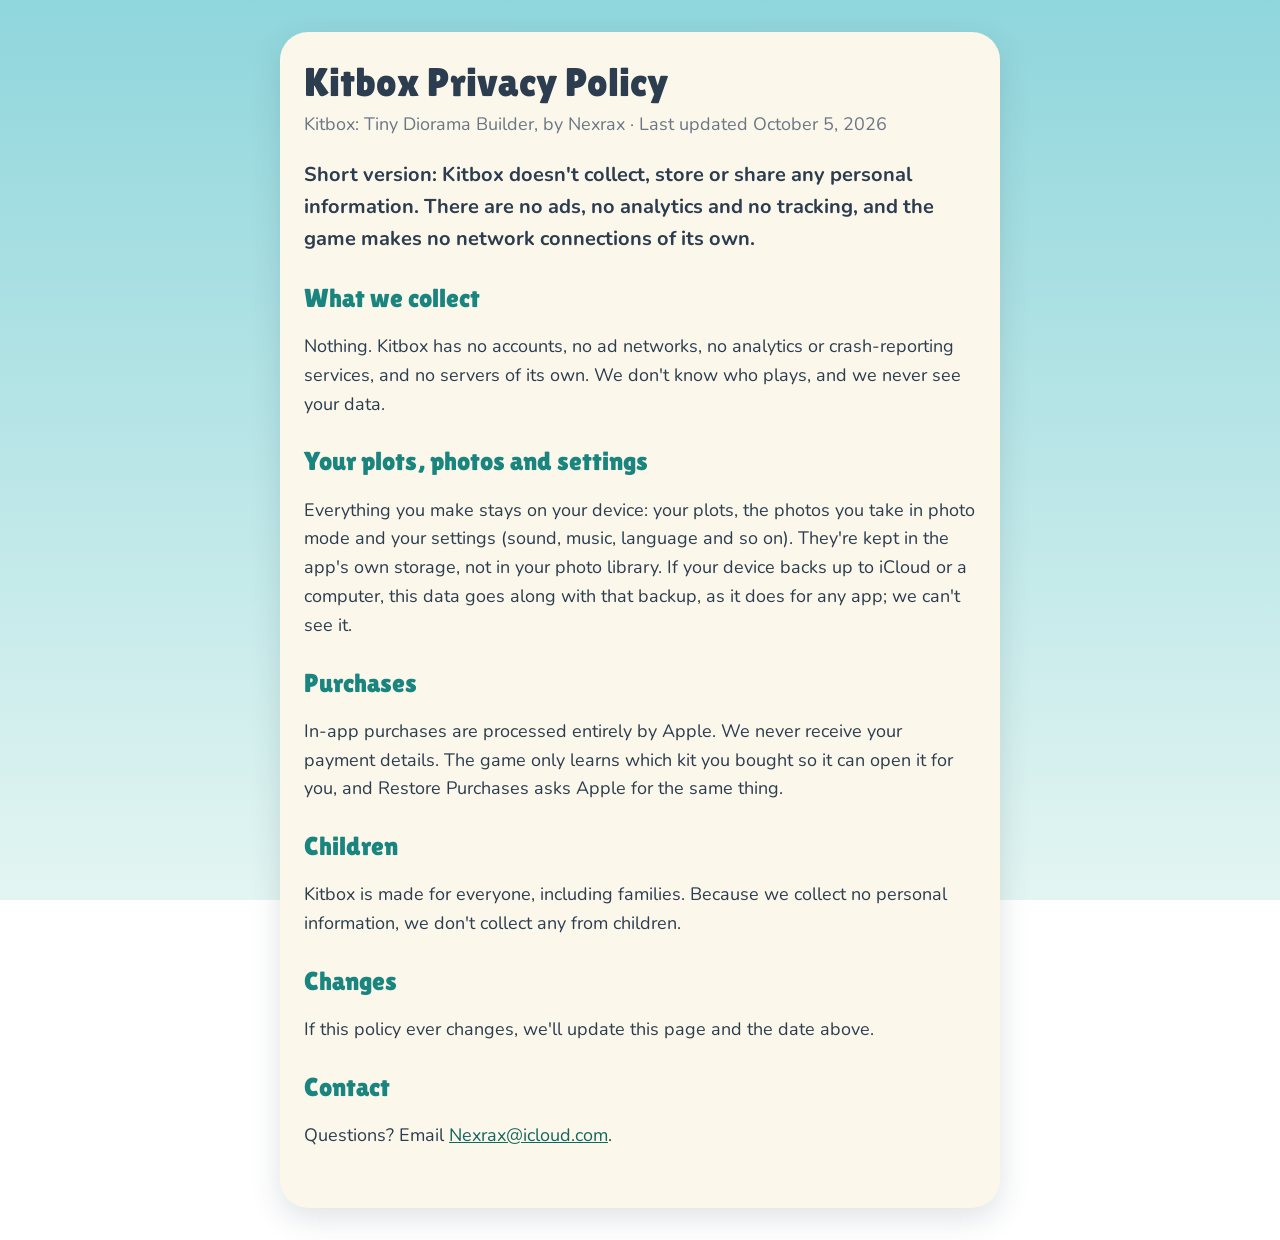
==== privacy.html @ df3d46a2 "Kitbox site: about, privacy policy and support pages" ====
<!doctype html>
<html lang="en">
<head>
<meta charset="utf-8">
<meta name="viewport" content="width=device-width, initial-scale=1">
<title>Kitbox Privacy Policy</title>
<link href="https://fonts.googleapis.com/css2?family=Lilita+One&family=Nunito:wght@400;700;900&display=swap" rel="stylesheet">
<link rel="stylesheet" href="site.css">
</head>
<body>
<main>
<h1>Kitbox Privacy Policy</h1>
<p class="meta">Kitbox: Tiny Diorama Builder, by Nexrax · Last updated October 5, 2026</p>

<p class="lead">Short version: Kitbox doesn't collect, store or share any personal information. There are no ads, no analytics and no tracking, and the game makes no network connections of its own.</p>

<h2>What we collect</h2>
<p>Nothing. Kitbox has no accounts, no ad networks, no analytics or crash-reporting services, and no servers of its own. We don't know who plays, and we never see your data.</p>

<h2>Your plots, photos and settings</h2>
<p>Everything you make stays on your device: your plots, the photos you take in photo mode and your settings (sound, music, language and so on). They're kept in the app's own storage, not in your photo library. If your device backs up to iCloud or a computer, this data goes along with that backup, as it does for any app; we can't see it.</p>

<h2>Purchases</h2>
<p>In-app purchases are processed entirely by Apple. We never receive your payment details. The game only learns which kit you bought so it can open it for you, and Restore Purchases asks Apple for the same thing.</p>

<h2>Children</h2>
<p>Kitbox is made for everyone, including families. Because we collect no personal information, we don't collect any from children.</p>

<h2>Changes</h2>
<p>If this policy ever changes, we'll update this page and the date above.</p>

<h2>Contact</h2>
<p>Questions? Email <a href="mailto:Nexrax@icloud.com">Nexrax@icloud.com</a>.</p>
</main>
</body>
</html>
---- site.css ----
:root { --ink: #2B3D4F; --soft: #6B7785; --teal: #1A857F; --paper: #FCF7EB; --sky: #8FD6DC; --mist: #E3F5F2; }
* { box-sizing: border-box; }
body { margin: 0; font: 400 18px/1.6 'Nunito', system-ui, sans-serif; color: var(--ink);
  background: linear-gradient(180deg, var(--sky), var(--mist)) fixed; }
main { max-width: 720px; margin: 32px auto; padding: 28px 24px 40px; background: var(--paper);
  border-radius: 28px; box-shadow: 0 10px 30px rgba(43, 61, 79, .15); }
@media (max-width: 760px) { main { margin: 16px; } }
h1 { font: 400 40px/1.1 'Lilita One', sans-serif; margin: 0 0 6px; }
h2 { font: 400 26px/1.2 'Lilita One', sans-serif; color: var(--teal); margin: 28px 0 6px; }
h3 { font-weight: 900; font-size: 19px; margin: 18px 0 2px; }
.meta { color: var(--soft); margin: 0 0 18px; }
.lead { font-weight: 700; font-size: 20px; }
a { color: #136660; }
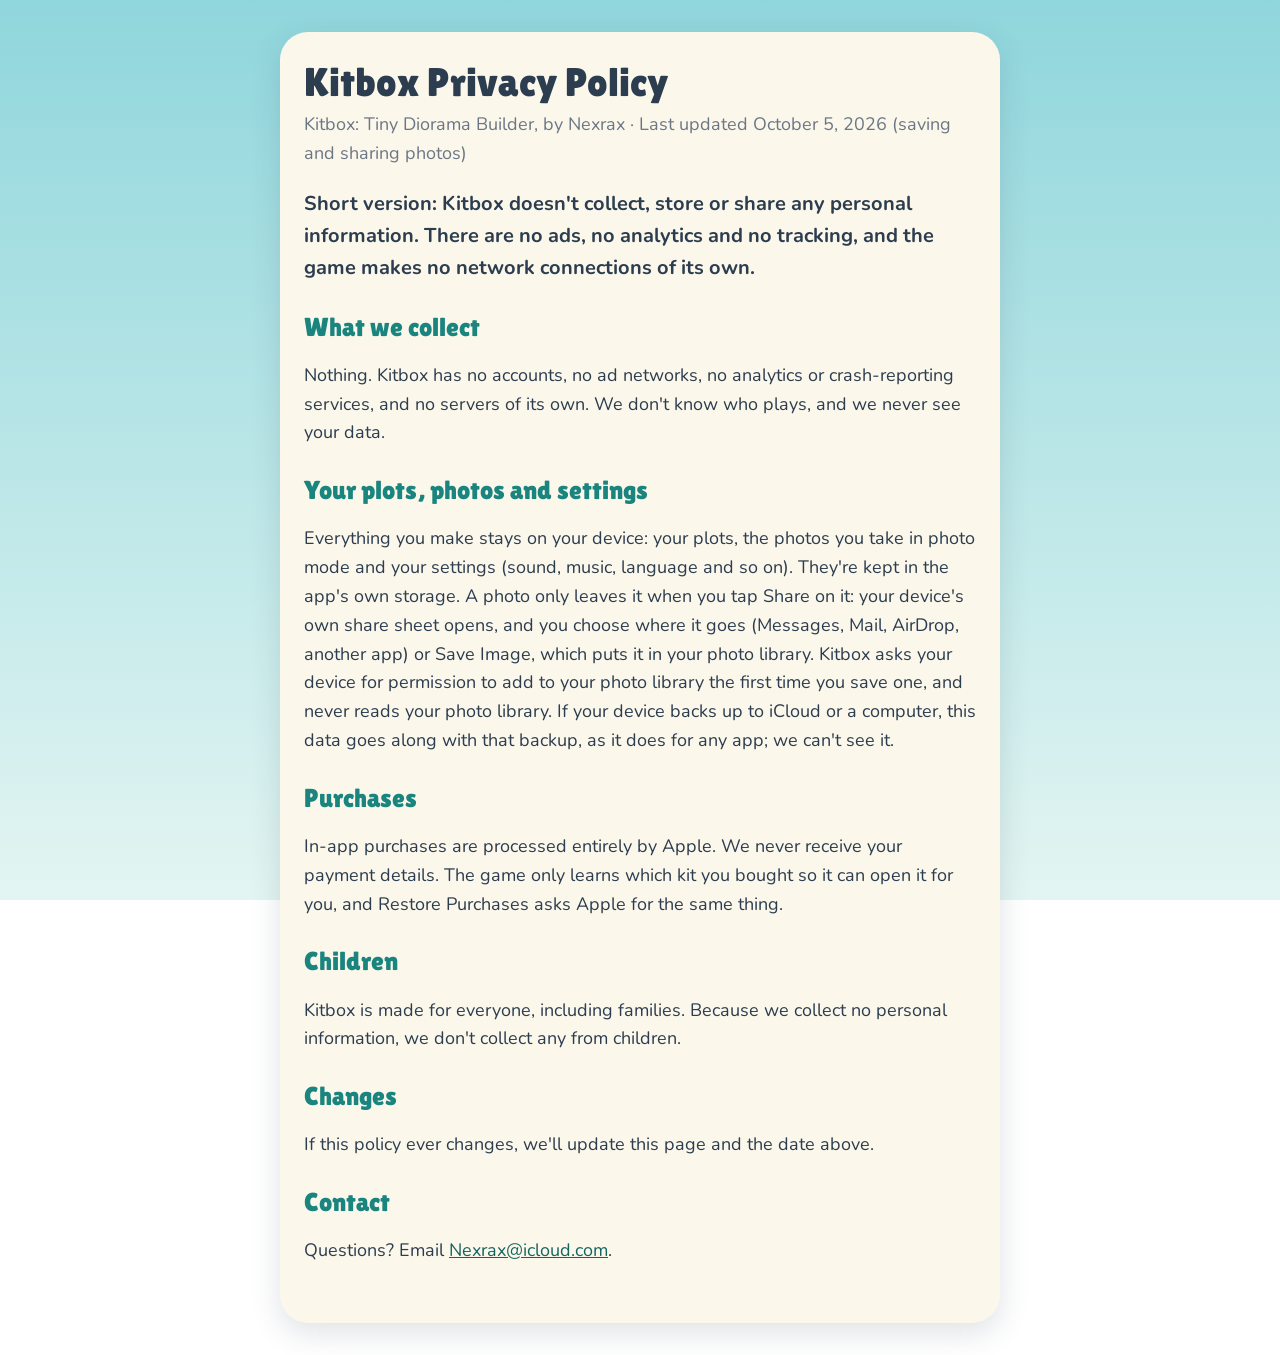
==== commit 06a2c5d5: "Saving and sharing photos: the privacy policy, a support answer, and the six lights Co-Authored-By: " ====
--- a/privacy.html
+++ b/privacy.html
@@ -10,7 +10,7 @@
 <body>
 <main>
 <h1>Kitbox Privacy Policy</h1>
-<p class="meta">Kitbox: Tiny Diorama Builder, by Nexrax · Last updated October 5, 2026</p>
+<p class="meta">Kitbox: Tiny Diorama Builder, by Nexrax · Last updated October 5, 2026 (saving and sharing photos)</p>
 
 <p class="lead">Short version: Kitbox doesn't collect, store or share any personal information. There are no ads, no analytics and no tracking, and the game makes no network connections of its own.</p>
 
@@ -18,7 +18,7 @@
 <p>Nothing. Kitbox has no accounts, no ad networks, no analytics or crash-reporting services, and no servers of its own. We don't know who plays, and we never see your data.</p>
 
 <h2>Your plots, photos and settings</h2>
-<p>Everything you make stays on your device: your plots, the photos you take in photo mode and your settings (sound, music, language and so on). They're kept in the app's own storage, not in your photo library. If your device backs up to iCloud or a computer, this data goes along with that backup, as it does for any app; we can't see it.</p>
+<p>Everything you make stays on your device: your plots, the photos you take in photo mode and your settings (sound, music, language and so on). They're kept in the app's own storage. A photo only leaves it when you tap Share on it: your device's own share sheet opens, and you choose where it goes (Messages, Mail, AirDrop, another app) or Save Image, which puts it in your photo library. Kitbox asks your device for permission to add to your photo library the first time you save one, and never reads your photo library. If your device backs up to iCloud or a computer, this data goes along with that backup, as it does for any app; we can't see it.</p>
 
 <h2>Purchases</h2>
 <p>In-app purchases are processed entirely by Apple. We never receive your payment details. The game only learns which kit you bought so it can open it for you, and Restore Purchases asks Apple for the same thing.</p>
